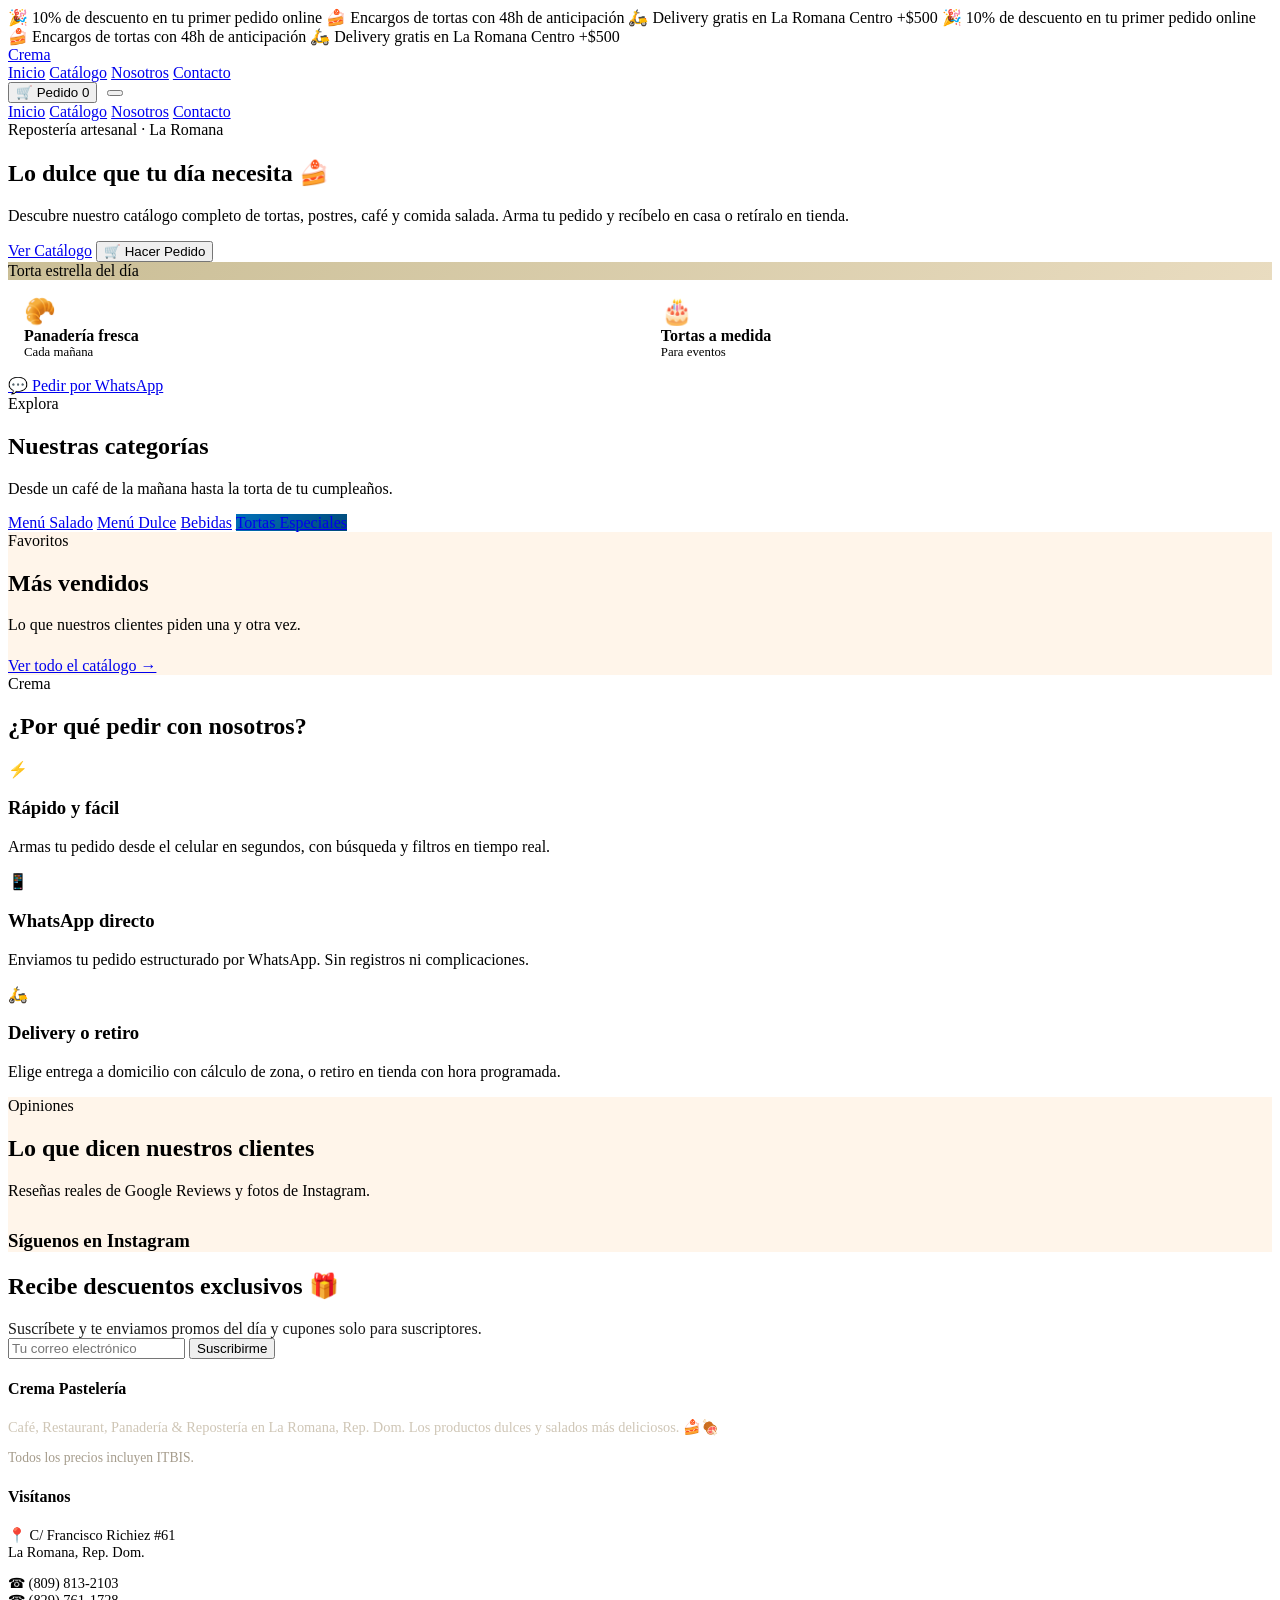
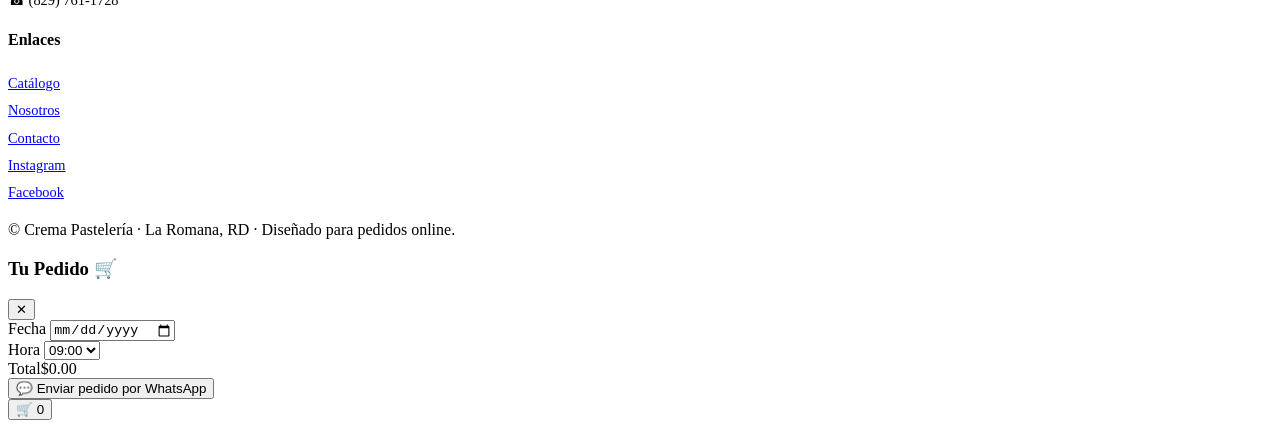
==== index.html @ 8bef7105 "Add index.html" ====
<!DOCTYPE html>
<html lang="es">
<head>
<meta charset="UTF-8">
<meta name="viewport" content="width=device-width, initial-scale=1">
<title>Crema Pastelería | Café, Restaurant, Panadería & Repostería — La Romana</title>
<meta name="description" content="Crema Pastelería en La Romana, RD. Repostería, pasteles, postres, café y comida salada. Pide online por WhatsApp con entrega a domicilio o retiro en tienda.">
<meta name="theme-color" content="#0170b9">
<meta property="og:title" content="Crema Pastelería — Pide online">
<meta property="og:description" content="Repostería artesanal en La Romana. Catálogo digital, pedidos por WhatsApp y entrega a domicilio.">
<meta property="og:type" content="website">
<meta property="og:locale" content="es_DO">
<link rel="preconnect" href="https://fonts.googleapis.com">
<link rel="preconnect" href="https://fonts.gstatic.com" crossorigin>
<link href="https://fonts.googleapis.com/css2?family=Poppins:wght@400;500;600;700&display=swap" rel="stylesheet">
<link rel="stylesheet" href="assets/css/style.css">
</head>
<body>

<!-- Promo banner -->
<div class="promo">
  <div class="promo-track">
    <span>🎉 10% de descuento en tu primer pedido online</span>
    <span>🍰 Encargos de tortas con 48h de anticipación</span>
    <span>🛵 Delivery gratis en La Romana Centro +$500</span>
    <span>🎉 10% de descuento en tu primer pedido online</span>
    <span>🍰 Encargos de tortas con 48h de anticipación</span>
    <span>🛵 Delivery gratis en La Romana Centro +$500</span>
  </div>
</div>

<!-- Header -->
<header class="site-header">
  <div class="container nav">
    <a class="brand" href="index.html">
      <img src="https://www.cremapasteleria.com/wp-content/uploads/2020/10/cropped-Crema-Pasteleria-Logotipo-Web-Actualizado-Adaptado-Web-120x40.png" alt="Crema Pastelería" onerror="this.style.display='none'">
      Crema
    </a>
    <nav class="nav-links">
      <a href="index.html" class="active">Inicio</a>
      <a href="catalogo.html">Catálogo</a>
      <a href="nosotros.html">Nosotros</a>
      <a href="contacto.html">Contacto</a>
    </nav>
    <div style="display:flex;align-items:center;gap:.6em">
      <button class="cart-btn" data-open-cart aria-label="Abrir pedido">
        🛒 <span>Pedido</span> <span class="cart-count" id="cart-count">0</span>
      </button>
      <button class="hamburger" id="hamburger" aria-label="Menú"><span></span><span></span><span></span></button>
    </div>
  </div>
  <nav class="mobile-menu" id="mobile-menu">
    <a href="index.html">Inicio</a>
    <a href="catalogo.html">Catálogo</a>
    <a href="nosotros.html">Nosotros</a>
    <a href="contacto.html">Contacto</a>
  </nav>
</header>

<!-- Hero -->
<section class="hero">
  <div class="container hero-inner">
    <div>
      <span class="eyebrow">Repostería artesanal · La Romana</span>
      <h1>Lo dulce que tu día necesita 🍰</h1>
      <p>Descubre nuestro catálogo completo de tortas, postres, café y comida salada. Arma tu pedido y recíbelo en casa o retíralo en tienda.</p>
      <div class="hero-cta">
        <a href="catalogo.html" class="btn btn-primary">Ver Catálogo</a>
        <button class="btn btn-ghost" data-open-cart>🛒 Hacer Pedido</button>
      </div>
    </div>
    <div class="hero-card">
      <div class="dish" style="background:linear-gradient(135deg,#cabe96,#e9dcc0)">Torta estrella del día</div>
      <div style="display:grid;grid-template-columns:1fr 1fr;gap:.6em">
        <div style="background:var(--cream-soft);border-radius:14px;padding:1em">
          <div style="font-size:1.6rem">🥐</div><strong>Panadería fresca</strong>
          <div class="muted" style="font-size:.8rem">Cada mañana</div>
        </div>
        <div style="background:var(--cream-soft);border-radius:14px;padding:1em">
          <div style="font-size:1.6rem">🎂</div><strong>Tortas a medida</strong>
          <div class="muted" style="font-size:.8rem">Para eventos</div>
        </div>
      </div>
      <a href="https://wa.me/18098132103" target="_blank" class="btn btn-wa btn-block">💬 Pedir por WhatsApp</a>
    </div>
  </div>
</section>

<!-- Categorías -->
<section id="categorias">
  <div class="container">
    <div class="section-head">
      <span class="eyebrow">Explora</span>
      <h2>Nuestras categorías</h2>
      <p>Desde un café de la mañana hasta la torta de tu cumpleaños.</p>
    </div>
    <div class="cat-grid">
      <a class="cat-card" style="background-image:url('https://www.cremapasteleria.com/wp-content/uploads/2020/08/Crema-Menu-Digital-Cat-Menu-Salado-600x600px-MENU-SALADO-2-3-300x300.png')" href="catalogo.html?cat=menu-salado"><span>Menú Salado</span></a>
      <a class="cat-card" style="background-image:url('https://www.cremapasteleria.com/wp-content/uploads/2020/08/Crema-Menu-Digital-Categoria-Menu-Dulce-600x600px-MENU-DULCE-300x300.png')" href="catalogo.html?cat=menu-dulce"><span>Menú Dulce</span></a>
      <a class="cat-card" style="background-image:url('https://www.cremapasteleria.com/wp-content/uploads/2020/08/Crema-Menu-Digital-Cat-Bebidas-600x600px-BEBIDAS-5-2-300x300.png')" href="catalogo.html?cat=bebidas-drinks"><span>Bebidas</span></a>
      <a class="cat-card" style="background:linear-gradient(135deg,#0170b9,#014a78)" href="catalogo.html?cat=menu-dulce/tartas"><span>Tortas Especiales</span></a>
    </div>
  </div>
</section>

<!-- Más vendidos (se llena con JS) -->
<section id="vendidos" style="background:#fff5ea">
  <div class="container">
    <div class="section-head">
      <span class="eyebrow">Favoritos</span>
      <h2>Más vendidos</h2>
      <p>Lo que nuestros clientes piden una y otra vez.</p>
    </div>
    <div class="product-grid" id="best-grid"></div>
    <div class="center" style="margin-top:1.4em">
      <a href="catalogo.html" class="btn btn-primary">Ver todo el catálogo →</a>
    </div>
  </div>
</section>

<!-- Por qué elegirnos -->
<section id="porque">
  <div class="container">
    <div class="section-head">
      <span class="eyebrow">Crema</span>
      <h2>¿Por qué pedir con nosotros?</h2>
    </div>
    <div class="feature-grid">
      <div class="feature"><div class="ic">⚡</div><h3>Rápido y fácil</h3><p>Armas tu pedido desde el celular en segundos, con búsqueda y filtros en tiempo real.</p></div>
      <div class="feature"><div class="ic">📱</div><h3>WhatsApp directo</h3><p>Enviamos tu pedido estructurado por WhatsApp. Sin registros ni complicaciones.</p></div>
      <div class="feature"><div class="ic">🛵</div><h3>Delivery o retiro</h3><p>Elige entrega a domicilio con cálculo de zona, o retiro en tienda con hora programada.</p></div>
    </div>
  </div>
</section>

<!-- Reseñas -->
<section id="resenas" style="background:#fff5ea">
  <div class="container">
    <div class="section-head">
      <span class="eyebrow">Opiniones</span>
      <h2>Lo que dicen nuestros clientes</h2>
      <p>Reseñas reales de Google Reviews y fotos de Instagram.</p>
    </div>
    <div class="reviews-grid" id="reviews-grid"></div>
    <h3 class="center" style="margin-top:1.6em">Síguenos en Instagram</h3>
    <div class="ig-grid" id="ig-grid"></div>
  </div>
</section>

<!-- Suscripción -->
<section id="suscribir">
  <div class="container">
    <div class="subscribe">
      <h2>Recibe descuentos exclusivos 🎁</h2>
      <p style="opacity:.9;margin:.2em 0 0">Suscríbete y te enviamos promos del día y cupones solo para suscriptores.</p>
      <form id="subscribe-form">
        <input type="email" id="sub-email" placeholder="Tu correo electrónico" required>
        <button class="btn btn-cream" type="submit">Suscribirme</button>
      </form>
      <div class="msg" id="sub-msg"></div>
    </div>
  </div>
</section>

<!-- Footer -->
<footer class="site-footer">
  <div class="container footer-grid">
    <div>
      <h4>Crema Pastelería</h4>
      <p style="font-size:.9rem;color:#cfc6b6">Café, Restaurant, Panadería & Repostería en La Romana, Rep. Dom. Los productos dulces y salados más deliciosos. 🍰🍖</p>
      <p style="font-size:.85rem;color:#a59c8c">Todos los precios incluyen ITBIS.</p>
    </div>
    <div>
      <h4>Visítanos</h4>
      <p style="font-size:.9rem">📍 C/ Francisco Richiez #61<br>La Romana, Rep. Dom.</p>
      <p style="font-size:.9rem">☎ (809) 813-2103<br>☎ (829) 761-1728</p>
    </div>
    <div>
      <h4>Enlaces</h4>
      <p style="font-size:.9rem;line-height:1.9">
        <a href="catalogo.html">Catálogo</a><br>
        <a href="nosotros.html">Nosotros</a><br>
        <a href="contacto.html">Contacto</a><br>
        <a href="https://instagram.com/cremapasteleria" target="_blank">Instagram</a><br>
        <a href="https://facebook.com/cremapasteleria" target="_blank">Facebook</a>
      </p>
    </div>
  </div>
  <div class="container footer-bottom">© <span id="year"></span> Crema Pastelería · La Romana, RD · Diseñado para pedidos online.</div>
</footer>

<!-- Carrito drawer -->
<div class="cart-overlay" id="cart-overlay"></div>
<aside class="cart-drawer" id="cart-drawer" aria-label="Pedido">
  <div class="cart-head">
    <h3>Tu Pedido 🛒</h3>
    <button class="close" data-close-cart aria-label="Cerrar">✕</button>
  </div>
  <div class="cart-items" id="cart-items"></div>
  <div class="cart-foot">
    <div class="delivery-toggle" id="delivery-block" style="display:none">
      <button data-mode="pickup" class="active">🏪 Retiro</button>
      <button data-mode="delivery">🛵 Delivery</button>
    </div>
    <div id="zone-wrap" style="display:none" class="field">
      <label>Zona de entrega</label>
      <select id="zone-sel">
        <option value="central">La Romana Centro</option>
        <option value="este">Romana Este</option>
        <option value="colonia">Villa Hermosa / Colonia</option>
        <option value="out">Fuera de zona (+cargo)</option>
      </select>
    </div>
    <div class="sched">
      <div class="field" style="margin:0">
        <label>Fecha</label>
        <input type="date" id="sched-date">
      </div>
      <div class="field" style="margin:0">
        <label>Hora</label>
        <select id="sched-time">
          <option>09:00</option><option>10:00</option><option>11:00</option>
          <option>12:00</option><option>13:00</option><option>14:00</option>
          <option>15:00</option><option>16:00</option><option>17:00</option>
          <option>18:00</option><option>19:00</option>
        </select>
      </div>
    </div>
    <div class="cart-total"><span>Total</span><span id="cart-total">$0.00</span></div>
    <button class="btn btn-wa btn-block" id="send-wa">💬 Enviar pedido por WhatsApp</button>
  </div>
</aside>

<!-- FAB carrito -->
<button class="fab btn btn-primary" id="cart-fab" aria-label="Pedido">🛒 <span class="cart-count" id="cart-count2">0</span></button>

<div class="toast" id="toast"></div>

<script src="assets/js/products.js"></script>
<script src="assets/js/app.js"></script>
<script src="assets/js/home.js"></script>
</body>
</html>
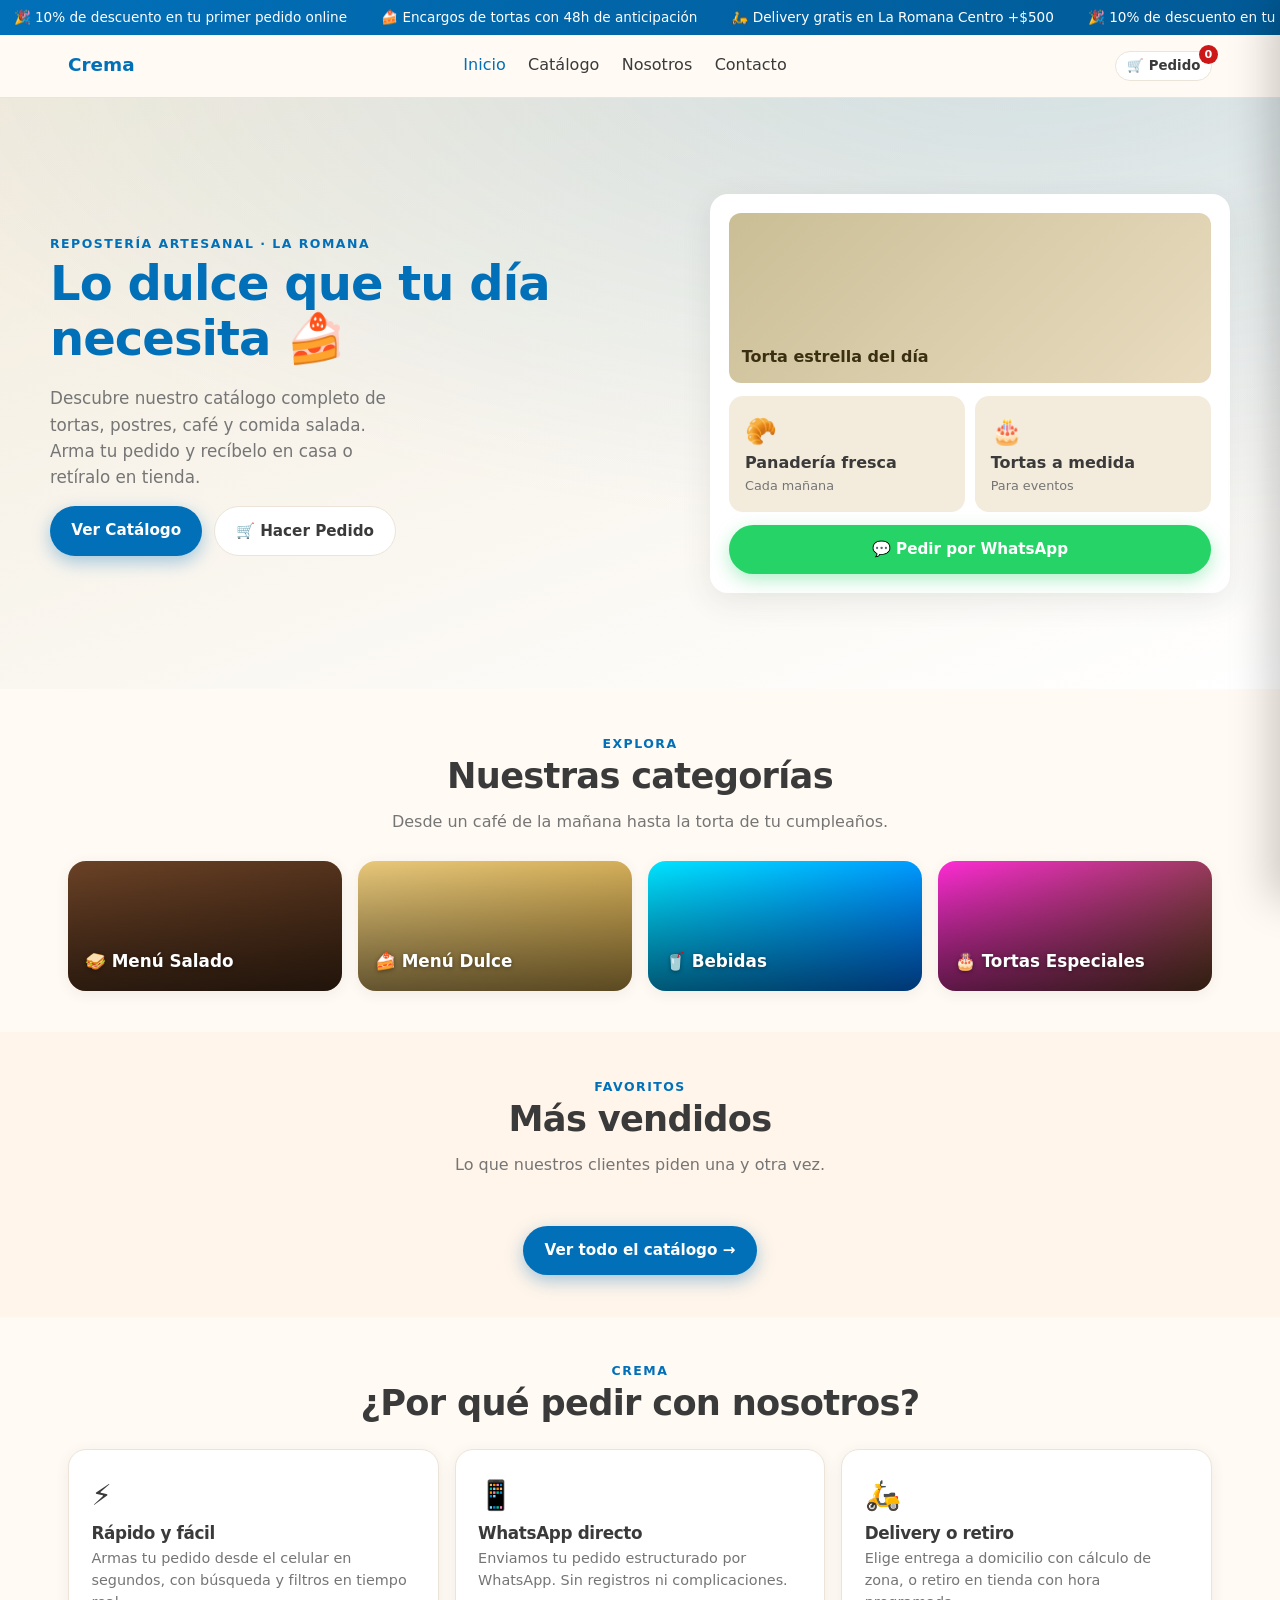
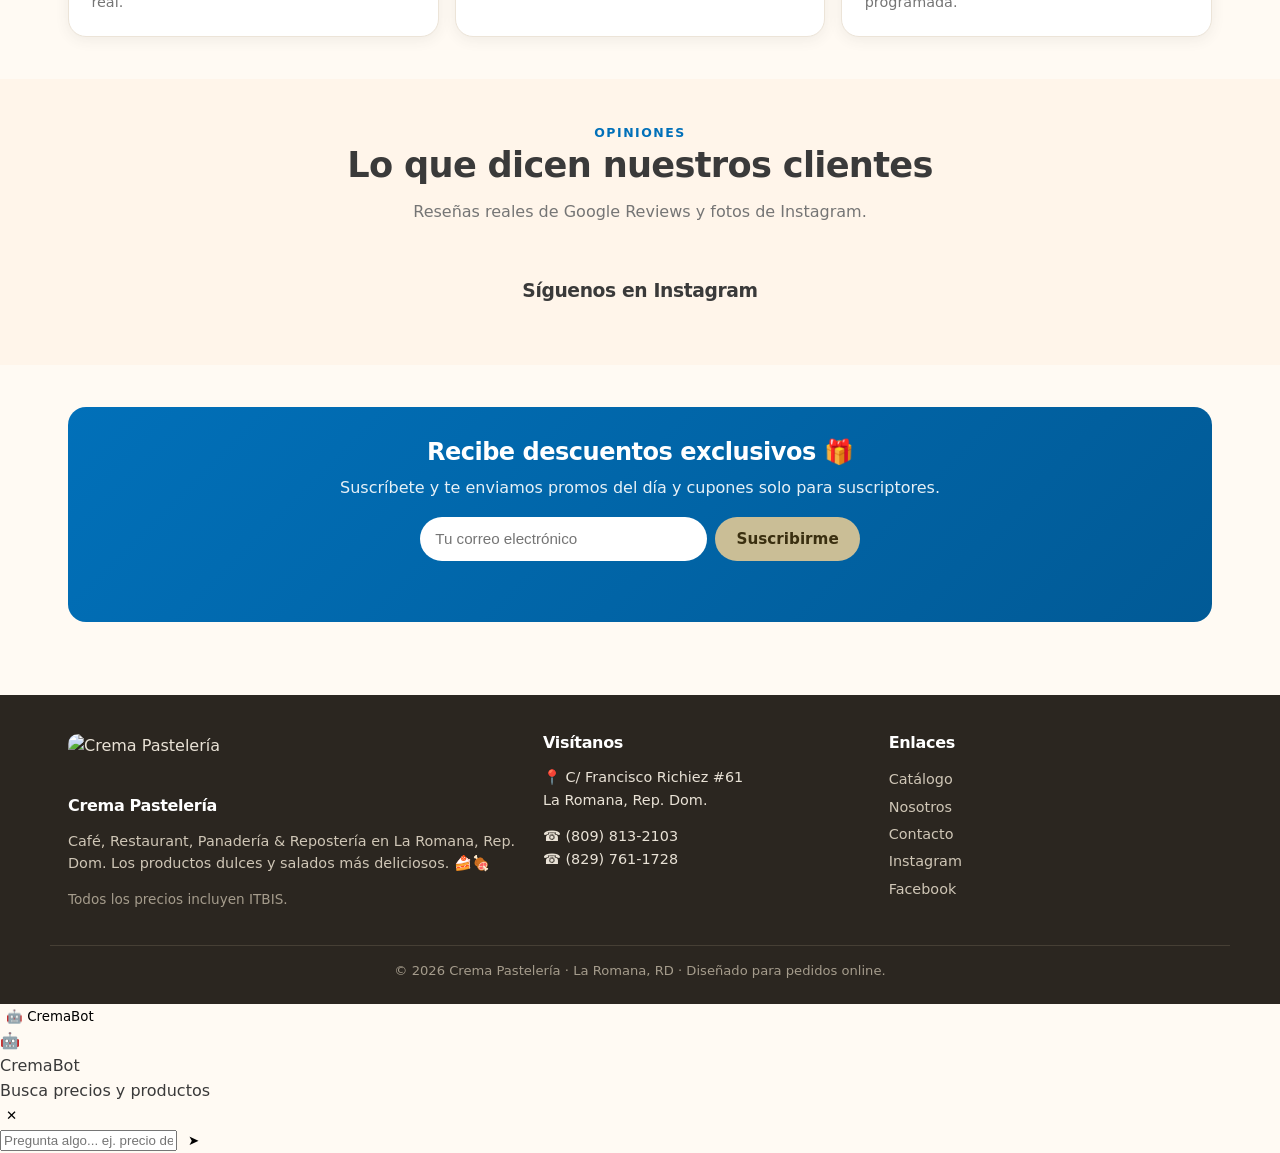
==== commit 7cba14b3: "Update index.html" ====
--- a/index.html
+++ b/index.html
@@ -5,7 +5,7 @@
 <meta name="viewport" content="width=device-width, initial-scale=1">
 <title>Crema Pastelería | Café, Restaurant, Panadería & Repostería — La Romana</title>
 <meta name="description" content="Crema Pastelería en La Romana, RD. Repostería, pasteles, postres, café y comida salada. Pide online por WhatsApp con entrega a domicilio o retiro en tienda.">
-<meta name="theme-color" content="#0170b9">
+<meta name="theme-color" content="#6b4226">
 <meta property="og:title" content="Crema Pastelería — Pide online">
 <meta property="og:description" content="Repostería artesanal en La Romana. Catálogo digital, pedidos por WhatsApp y entrega a domicilio.">
 <meta property="og:type" content="website">
@@ -33,7 +33,7 @@
 <header class="site-header">
   <div class="container nav">
     <a class="brand" href="index.html">
-      <img src="https://www.cremapasteleria.com/wp-content/uploads/2020/10/cropped-Crema-Pasteleria-Logotipo-Web-Actualizado-Adaptado-Web-120x40.png" alt="Crema Pastelería" onerror="this.style.display='none'">
+      <img src="assets/img/logos/logo-header.png" alt="Crema Pastelería" onerror="this.style.display='none'">
       Crema
     </a>
     <nav class="nav-links">
@@ -95,10 +95,10 @@
       <p>Desde un café de la mañana hasta la torta de tu cumpleaños.</p>
     </div>
     <div class="cat-grid">
-      <a class="cat-card" style="background-image:url('https://www.cremapasteleria.com/wp-content/uploads/2020/08/Crema-Menu-Digital-Cat-Menu-Salado-600x600px-MENU-SALADO-2-3-300x300.png')" href="catalogo.html?cat=menu-salado"><span>Menú Salado</span></a>
-      <a class="cat-card" style="background-image:url('https://www.cremapasteleria.com/wp-content/uploads/2020/08/Crema-Menu-Digital-Categoria-Menu-Dulce-600x600px-MENU-DULCE-300x300.png')" href="catalogo.html?cat=menu-dulce"><span>Menú Dulce</span></a>
-      <a class="cat-card" style="background-image:url('https://www.cremapasteleria.com/wp-content/uploads/2020/08/Crema-Menu-Digital-Cat-Bebidas-600x600px-BEBIDAS-5-2-300x300.png')" href="catalogo.html?cat=bebidas-drinks"><span>Bebidas</span></a>
-      <a class="cat-card" style="background:linear-gradient(135deg,#0170b9,#014a78)" href="catalogo.html?cat=menu-dulce/tartas"><span>Tortas Especiales</span></a>
+      <a class="cat-card" style="background:linear-gradient(135deg,#6b4226,#4a2c18)" href="catalogo.html?cat=menu-salado"><span>🥪 Menú Salado</span></a>
+      <a class="cat-card" style="background:linear-gradient(135deg,#e8c87a,#c9a24a)" href="catalogo.html?cat=menu-dulce"><span>🍰 Menú Dulce</span></a>
+      <a class="cat-card" style="background:linear-gradient(135deg,#00e5ff,#0077ff)" href="catalogo.html?cat=bebidas-drinks"><span>🥤 Bebidas</span></a>
+      <a class="cat-card" style="background:linear-gradient(135deg,#ff2bd6,#6b4226)" href="catalogo.html?cat=menu-dulce/tartas"><span>🎂 Tortas Especiales</span></a>
     </div>
   </div>
 </section>
@@ -166,6 +166,7 @@
 <footer class="site-footer">
   <div class="container footer-grid">
     <div>
+      <img src="assets/img/logos/logo-principal.png" alt="Crema Pastelería" style="height:54px;width:auto;margin-bottom:.6em;border-radius:10px">
       <h4>Crema Pastelería</h4>
       <p style="font-size:.9rem;color:#cfc6b6">Café, Restaurant, Panadería & Repostería en La Romana, Rep. Dom. Los productos dulces y salados más deliciosos. 🍰🍖</p>
       <p style="font-size:.85rem;color:#a59c8c">Todos los precios incluyen ITBIS.</p>
@@ -234,10 +235,31 @@
 <!-- FAB carrito -->
 <button class="fab btn btn-primary" id="cart-fab" aria-label="Pedido">🛒 <span class="cart-count" id="cart-count2">0</span></button>
 
+<!-- Chatbot flotante -->
+<button class="chat-fab" id="chat-fab" aria-label="Chat">
+  <span class="dot"></span> <span id="chat-fab-text">🤖 CremaBot</span>
+</button>
+<div class="chat-panel" id="chat-panel" aria-live="polite">
+  <div class="chat-head">
+    <div class="avatar">🤖</div>
+    <div>
+      <div class="title">CremaBot</div>
+      <div class="sub">Busca precios y productos</div>
+    </div>
+    <button class="x" id="chat-close" aria-label="Cerrar">✕</button>
+  </div>
+  <div class="chat-body" id="chat-body"></div>
+  <form class="chat-input" id="chat-form">
+    <input type="text" id="chat-text" placeholder="Pregunta algo... ej. precio de la torta" autocomplete="off">
+    <button type="submit">➤</button>
+  </form>
+</div>
+
 <div class="toast" id="toast"></div>
 
 <script src="assets/js/products.js"></script>
 <script src="assets/js/app.js"></script>
 <script src="assets/js/home.js"></script>
+<script src="assets/js/chatbot.js"></script>
 </body>
 </html>
--- a/assets/css/style.css
+++ b/assets/css/style.css
@@ -0,0 +1,259 @@
+/* ===========================================================
+   CREMA PASTELERÍA — Rediseño
+   Mobile-first · Paleta de marca · Food-appealing
+   =========================================================== */
+:root{
+  --blue:#0170b9;
+  --blue-dark:#015a96;
+  --cream:#cabe96;
+  --cream-soft:#f3ecdd;
+  --red:#cc1818;
+  --ink:#3a3a3a;
+  --muted:#757575;
+  --bg:#fffaf3;
+  --card:#ffffff;
+  --line:#ece4d8;
+  --radius:18px;
+  --radius-sm:12px;
+  --shadow:0 8px 30px rgba(58,58,58,.10);
+  --shadow-sm:0 3px 14px rgba(58,58,58,.08);
+  --maxw:1180px;
+  --header-h:62px;
+  font-synthesis:none;
+}
+*{box-sizing:border-box}
+html{scroll-behavior:smooth}
+body{
+  margin:0;
+  font-family:'Poppins',system-ui,-apple-system,Segoe UI,Roboto,Helvetica,Arial,sans-serif;
+  color:var(--ink);
+  background:var(--bg);
+  line-height:1.55;
+  -webkit-font-smoothing:antialiased;
+}
+h1,h2,h3,h4{line-height:1.15;margin:0 0 .4em;font-weight:700;letter-spacing:-.02em}
+a{color:inherit;text-decoration:none}
+img{max-width:100%;display:block}
+button{font-family:inherit;cursor:pointer;border:none;background:none}
+.container{width:100%;max-width:var(--maxw);margin:0 auto;padding:0 18px}
+.muted{color:var(--muted)}
+.center{text-align:center}
+.btn{
+  display:inline-flex;align-items:center;gap:.5em;justify-content:center;
+  padding:.85em 1.4em;border-radius:999px;font-weight:600;font-size:.95rem;
+  transition:transform .15s ease,box-shadow .15s ease,background .15s ease;
+  white-space:nowrap;
+}
+.btn:active{transform:scale(.97)}
+.btn-primary{background:var(--blue);color:#fff;box-shadow:0 6px 18px rgba(1,112,185,.35)}
+.btn-primary:hover{background:var(--blue-dark)}
+.btn-cream{background:var(--cream);color:#3a2f10}
+.btn-ghost{background:#fff;color:var(--ink);border:1.5px solid var(--line)}
+.btn-wa{background:#25d366;color:#fff;box-shadow:0 6px 18px rgba(37,211,102,.35)}
+.btn-block{width:100%}
+.badge{display:inline-block;background:var(--red);color:#fff;font-size:.7rem;font-weight:700;
+  padding:.2em .6em;border-radius:999px;letter-spacing:.04em}
+
+/* ---------- Top promo banner ---------- */
+.promo{
+  background:linear-gradient(90deg,var(--blue),var(--blue-dark));
+  color:#fff;font-size:.85rem;font-weight:500;text-align:center;
+  padding:.5em 1em;position:relative;overflow:hidden;
+}
+.promo .promo-track{display:inline-flex;gap:2.5em;animation:scrollx 18s linear infinite;white-space:nowrap}
+.promo:hover .promo-track{animation-play-state:paused}
+@keyframes scrollx{from{transform:translateX(0)}to{transform:translateX(-50%)}}
+.promo a{color:#fff;text-decoration:underline;text-underline-offset:2px}
+
+/* ---------- Header ---------- */
+.site-header{
+  position:sticky;top:0;z-index:50;background:rgba(255,250,243,.92);
+  backdrop-filter:saturate(1.4) blur(10px);
+  border-bottom:1px solid var(--line);
+}
+.nav{display:flex;align-items:center;justify-content:space-between;height:var(--header-h)}
+.brand{display:flex;align-items:center;gap:.6em;font-weight:700;font-size:1.15rem;color:var(--blue)}
+.brand img{height:34px;width:auto}
+.nav-links{display:none;gap:1.4em;align-items:center;font-weight:500}
+.nav-links a{padding:.3em 0;position:relative;color:var(--ink)}
+.nav-links a.active,.nav-links a:hover{color:var(--blue)}
+.cart-btn{
+  position:relative;display:inline-flex;align-items:center;gap:.35em;
+  background:#fff;border:1.5px solid var(--line);border-radius:999px;
+  padding:.5em .8em;font-weight:600;color:var(--ink);
+}
+.cart-count{position:absolute;top:-7px;right:-7px;background:var(--red);color:#fff;
+  font-size:.7rem;min-width:19px;height:19px;border-radius:999px;display:flex;
+  align-items:center;justify-content:center;font-weight:700;padding:0 4px}
+.hamburger{display:inline-flex;flex-direction:column;gap:4px;padding:.5em}
+.hamburger span{width:22px;height:2px;background:var(--ink);border-radius:2px;transition:.2s}
+.mobile-menu{display:none;flex-direction:column;gap:.2em;padding:.5em 18px 1em;
+  border-bottom:1px solid var(--line);background:var(--bg)}
+.mobile-menu.open{display:flex}
+.mobile-menu a{padding:.7em .2em;border-bottom:1px solid var(--line);font-weight:500}
+@media(min-width:880px){
+  .nav-links{display:flex}
+  .hamburger{display:none}
+  .mobile-menu{display:none!important}
+}
+
+/* ---------- Hero ---------- */
+.hero{position:relative;overflow:hidden;background:
+  radial-gradient(1200px 500px at 80% -10%,rgba(1,112,185,.15),transparent),
+  linear-gradient(160deg,var(--cream-soft),#fff);}
+.hero-inner{display:grid;gap:1.5em;align-items:center;padding:2.4em 0}
+.hero h1{font-size:clamp(1.8rem,5vw,3rem);color:var(--blue)}
+.hero p{font-size:1.05rem;color:var(--muted);max-width:34ch}
+.hero-cta{display:flex;flex-wrap:wrap;gap:.7em;margin-top:.4em}
+.hero-card{
+  background:#fff;border-radius:var(--radius);box-shadow:var(--shadow);
+  padding:1.2em;display:grid;gap:.8em;
+}
+.hero-card .dish{height:170px;border-radius:var(--radius-sm);
+  background:linear-gradient(135deg,var(--cream),#e9dcc0) center/cover;display:flex;
+  align-items:flex-end;padding:.8em;color:#3a2f10;font-weight:700}
+@media(min-width:880px){.hero-inner{grid-template-columns:1.1fr .9fr;padding:3.4em 0}}
+
+/* ---------- Sections ---------- */
+section{padding:2.6em 0}
+.section-head{text-align:center;margin-bottom:1.6em}
+.section-head h2{font-size:clamp(1.5rem,3.5vw,2.2rem)}
+.section-head p{color:var(--muted);max-width:52ch;margin:.3em auto 0}
+.eyebrow{color:var(--blue);font-weight:700;letter-spacing:.12em;text-transform:uppercase;font-size:.78rem}
+
+/* categories */
+.cat-grid{display:grid;grid-template-columns:repeat(2,1fr);gap:1em}
+.cat-card{position:relative;border-radius:var(--radius);overflow:hidden;min-height:130px;
+  display:flex;align-items:flex-end;color:#fff;box-shadow:var(--shadow-sm);
+  background-size:cover;background-position:center}
+.cat-card::after{content:"";position:absolute;inset:0;background:linear-gradient(180deg,rgba(0,0,0,0),rgba(0,0,0,.55))}
+.cat-card span{position:relative;z-index:2;padding:1em;font-weight:700;font-size:1.05rem;text-shadow:0 1px 4px rgba(0,0,0,.4)}
+@media(min-width:680px){.cat-grid{grid-template-columns:repeat(4,1fr)}}
+
+/* best sellers */
+.product-grid{display:grid;grid-template-columns:repeat(2,1fr);gap:1em}
+@media(min-width:680px){.product-grid{grid-template-columns:repeat(3,1fr)}}
+@media(min-width:980px){.product-grid{grid-template-columns:repeat(4,1fr)}}
+.product-card{background:var(--card);border-radius:var(--radius);overflow:hidden;box-shadow:var(--shadow-sm);
+  display:flex;flex-direction:column;transition:transform .15s ease,box-shadow .15s ease}
+.product-card:hover{transform:translateY(-4px);box-shadow:var(--shadow)}
+.product-thumb{aspect-ratio:1/1;background:linear-gradient(135deg,var(--cream-soft),#fff);
+  display:flex;align-items:center;justify-content:center;overflow:hidden;position:relative}
+.product-thumb img{width:100%;height:100%;object-fit:cover}
+.product-thumb .ph{font-size:2.4rem;font-weight:800;color:var(--cream)}
+.product-body{padding:.8em .9em 1em;display:flex;flex-direction:column;gap:.35em;flex:1}
+.product-name{font-weight:600;font-size:.95rem;line-height:1.25}
+.product-price{color:var(--blue);font-weight:700;font-size:1.05rem}
+.product-card .btn{margin-top:auto;font-size:.85rem;padding:.6em}
+
+/* about / features */
+.feature-grid{display:grid;grid-template-columns:1fr;gap:1em}
+@media(min-width:680px){.feature-grid{grid-template-columns:repeat(3,1fr)}}
+.feature{background:#fff;border-radius:var(--radius);padding:1.4em;box-shadow:var(--shadow-sm);border:1px solid var(--line)}
+.feature .ic{font-size:1.8rem}
+.feature h3{font-size:1.05rem;margin:.4em 0 .2em}
+.feature p{color:var(--muted);font-size:.9rem;margin:0}
+
+/* reviews */
+.reviews-grid{display:grid;grid-template-columns:1fr;gap:1em}
+@media(min-width:680px){.reviews-grid{grid-template-columns:repeat(3,1fr)}}
+.review{background:#fff;border-radius:var(--radius);padding:1.2em;box-shadow:var(--shadow-sm);border:1px solid var(--line)}
+.stars{color:#f5a623}
+.review p{font-size:.92rem;margin:.5em 0 0}
+.review .who{font-weight:600;font-size:.85rem;margin-top:.6em;color:var(--muted)}
+.ig-grid{display:grid;grid-template-columns:repeat(3,1fr);gap:.5em;margin-top:1.4em}
+.ig-grid a{aspect-ratio:1/1;border-radius:var(--radius-sm);overflow:hidden;background:var(--cream-soft);
+  display:flex;align-items:center;justify-content:center;font-size:2rem}
+
+/* subscribe */
+.subscribe{background:linear-gradient(135deg,var(--blue),var(--blue-dark));color:#fff;border-radius:var(--radius);
+  padding:2em 1.4em;text-align:center}
+.subscribe h2{color:#fff}
+.subscribe form{display:flex;gap:.5em;max-width:440px;margin:1em auto 0;flex-wrap:wrap;justify-content:center}
+.subscribe input{flex:1;min-width:200px;padding:.85em 1em;border-radius:999px;border:none;font-size:.95rem}
+.subscribe .msg{margin-top:.8em;font-size:.9rem;min-height:1.2em}
+
+/* contact */
+.contact-grid{display:grid;grid-template-columns:1fr;gap:1.4em}
+@media(min-width:820px){.contact-grid{grid-template-columns:1fr 1fr}}
+.info-card{background:#fff;border-radius:var(--radius);padding:1.4em;box-shadow:var(--shadow-sm);border:1px solid var(--line)}
+.info-card h3{margin-top:0}
+.info-row{display:flex;gap:.7em;align-items:flex-start;margin:.7em 0;font-size:.95rem}
+.info-row .ic{font-size:1.2rem}
+.map{width:100%;aspect-ratio:16/10;border:0;border-radius:var(--radius);box-shadow:var(--shadow-sm)}
+.field{margin-bottom:.9em}
+.field label{display:block;font-weight:600;font-size:.85rem;margin-bottom:.3em}
+.field input,.field textarea,.field select{width:100%;padding:.8em .9em;border:1.5px solid var(--line);
+  border-radius:var(--radius-sm);font-family:inherit;font-size:.95rem;background:#fff}
+.field textarea{min-height:90px;resize:vertical}
+
+/* footer */
+.site-footer{background:#2b2620;color:#e9e2d6;padding:2.4em 0 1.4em;margin-top:2em}
+.footer-grid{display:grid;grid-template-columns:1fr;gap:1.4em}
+@media(min-width:680px){.footer-grid{grid-template-columns:1.4fr 1fr 1fr}}
+.site-footer h4{color:#fff;font-size:1rem}
+.site-footer a{color:#cfc6b6}
+.site-footer a:hover{color:#fff}
+.footer-bottom{border-top:1px solid #463f35;margin-top:1.6em;padding-top:1.2em;font-size:.82rem;color:#a59c8c;text-align:center}
+
+/* ---------- Catalog page ---------- */
+.cat-toolbar{position:sticky;top:var(--header-h);z-index:30;background:rgba(255,250,243,.95);
+  backdrop-filter:blur(8px);border-bottom:1px solid var(--line);padding:.7em 0}
+.search{display:flex;align-items:center;gap:.5em;background:#fff;border:1.5px solid var(--line);
+  border-radius:999px;padding:.5em .9em}
+.search input{border:none;outline:none;flex:1;font-size:.95rem;background:transparent}
+.filters{display:flex;gap:.5em;overflow-x:auto;padding:.7em 0 .2em;scrollbar-width:none}
+.filters::-webkit-scrollbar{display:none}
+.chip{flex:0 0 auto;padding:.5em 1em;border-radius:999px;background:#fff;border:1.5px solid var(--line);
+  font-weight:600;font-size:.85rem;color:var(--ink);white-space:nowrap}
+.chip.active{background:var(--blue);color:#fff;border-color:var(--blue)}
+.cat-results{font-size:.85rem;color:var(--muted);margin:.4em 0 1em}
+
+/* ---------- Cart drawer ---------- */
+.cart-overlay{position:fixed;inset:0;background:rgba(0,0,0,.45);opacity:0;visibility:hidden;
+  transition:.25s;z-index:80}
+.cart-overlay.open{opacity:1;visibility:visible}
+.cart-drawer{position:fixed;top:0;right:0;height:100%;width:min(420px,92vw);background:#fff;z-index:90;
+  transform:translateX(100%);transition:transform .28s ease;display:flex;flex-direction:column;box-shadow:-10px 0 40px rgba(0,0,0,.2)}
+.cart-drawer.open{transform:translateX(0)}
+.cart-head{display:flex;align-items:center;justify-content:space-between;padding:1.1em 1.2em;border-bottom:1px solid var(--line)}
+.cart-head h3{margin:0}
+.cart-items{flex:1;overflow-y:auto;padding:.6em 1.2em}
+.cart-empty{text-align:center;color:var(--muted);padding:3em 1em}
+.cart-item{display:grid;grid-template-columns:48px 1fr auto;gap:.7em;align-items:center;padding:.7em 0;border-bottom:1px solid var(--line)}
+.cart-item img,.cart-item .ci-ph{width:48px;height:48px;border-radius:10px;object-fit:cover;background:var(--cream-soft);
+  display:flex;align-items:center;justify-content:center;font-weight:800;color:var(--cream)}
+.ci-name{font-size:.88rem;font-weight:600;line-height:1.2}
+.ci-price{font-size:.8rem;color:var(--muted)}
+.qty{display:inline-flex;align-items:center;gap:.5em}
+.qty button{width:26px;height:26px;border-radius:8px;background:var(--cream-soft);font-weight:700;color:var(--ink)}
+.qty span{min-width:18px;text-align:center;font-weight:600}
+.ci-remove{font-size:.72rem;color:var(--red);text-align:right;display:block;margin-top:.2em}
+.cart-foot{padding:1.1em 1.2em;border-top:1px solid var(--line);display:grid;gap:.7em}
+.cart-total{display:flex;justify-content:space-between;font-weight:700;font-size:1.1rem}
+.delivery-toggle{display:flex;gap:.5em}
+.delivery-toggle button{flex:1;padding:.7em;border-radius:var(--radius-sm);border:1.5px solid var(--line);font-weight:600;background:#fff}
+.delivery-toggle button.active{background:var(--blue);color:#fff;border-color:var(--blue)}
+.sched{display:grid;grid-template-columns:1fr 1fr;gap:.6em}
+.sched select{width:100%;padding:.6em;border:1.5px solid var(--line);border-radius:10px;background:#fff;font-family:inherit}
+.zone-note{font-size:.8rem;color:var(--muted)}
+
+/* ---------- Modal (custom cake) ---------- */
+.modal-overlay{position:fixed;inset:0;background:rgba(0,0,0,.5);display:none;align-items:center;
+  justify-content:center;z-index:100;padding:1em;overflow-y:auto}
+.modal-overlay.open{display:flex}
+.modal{background:#fff;border-radius:var(--radius);max-width:520px;width:100%;padding:1.6em;box-shadow:var(--shadow)}
+.modal h3{margin-top:0}
+.modal .close{float:right;font-size:1.4rem;line-height:1;color:var(--muted)}
+
+/* toast */
+.toast{position:fixed;bottom:84px;left:50%;transform:translateX(-50%) translateY(20px);
+  background:#2b2620;color:#fff;padding:.8em 1.3em;border-radius:999px;font-weight:600;font-size:.9rem;
+  opacity:0;visibility:hidden;transition:.3s;z-index:120;box-shadow:var(--shadow)}
+.toast.show{opacity:1;visibility:visible;transform:translateX(-50%) translateY(0)}
+
+/* floating cart FAB on mobile */
+.fab{position:fixed;bottom:18px;right:18px;z-index:70;display:none}
+@media(max-width:879px){.fab{display:inline-flex}}
+
+@media(prefers-reduced-motion:reduce){*{animation:none!important;transition:none!important}}
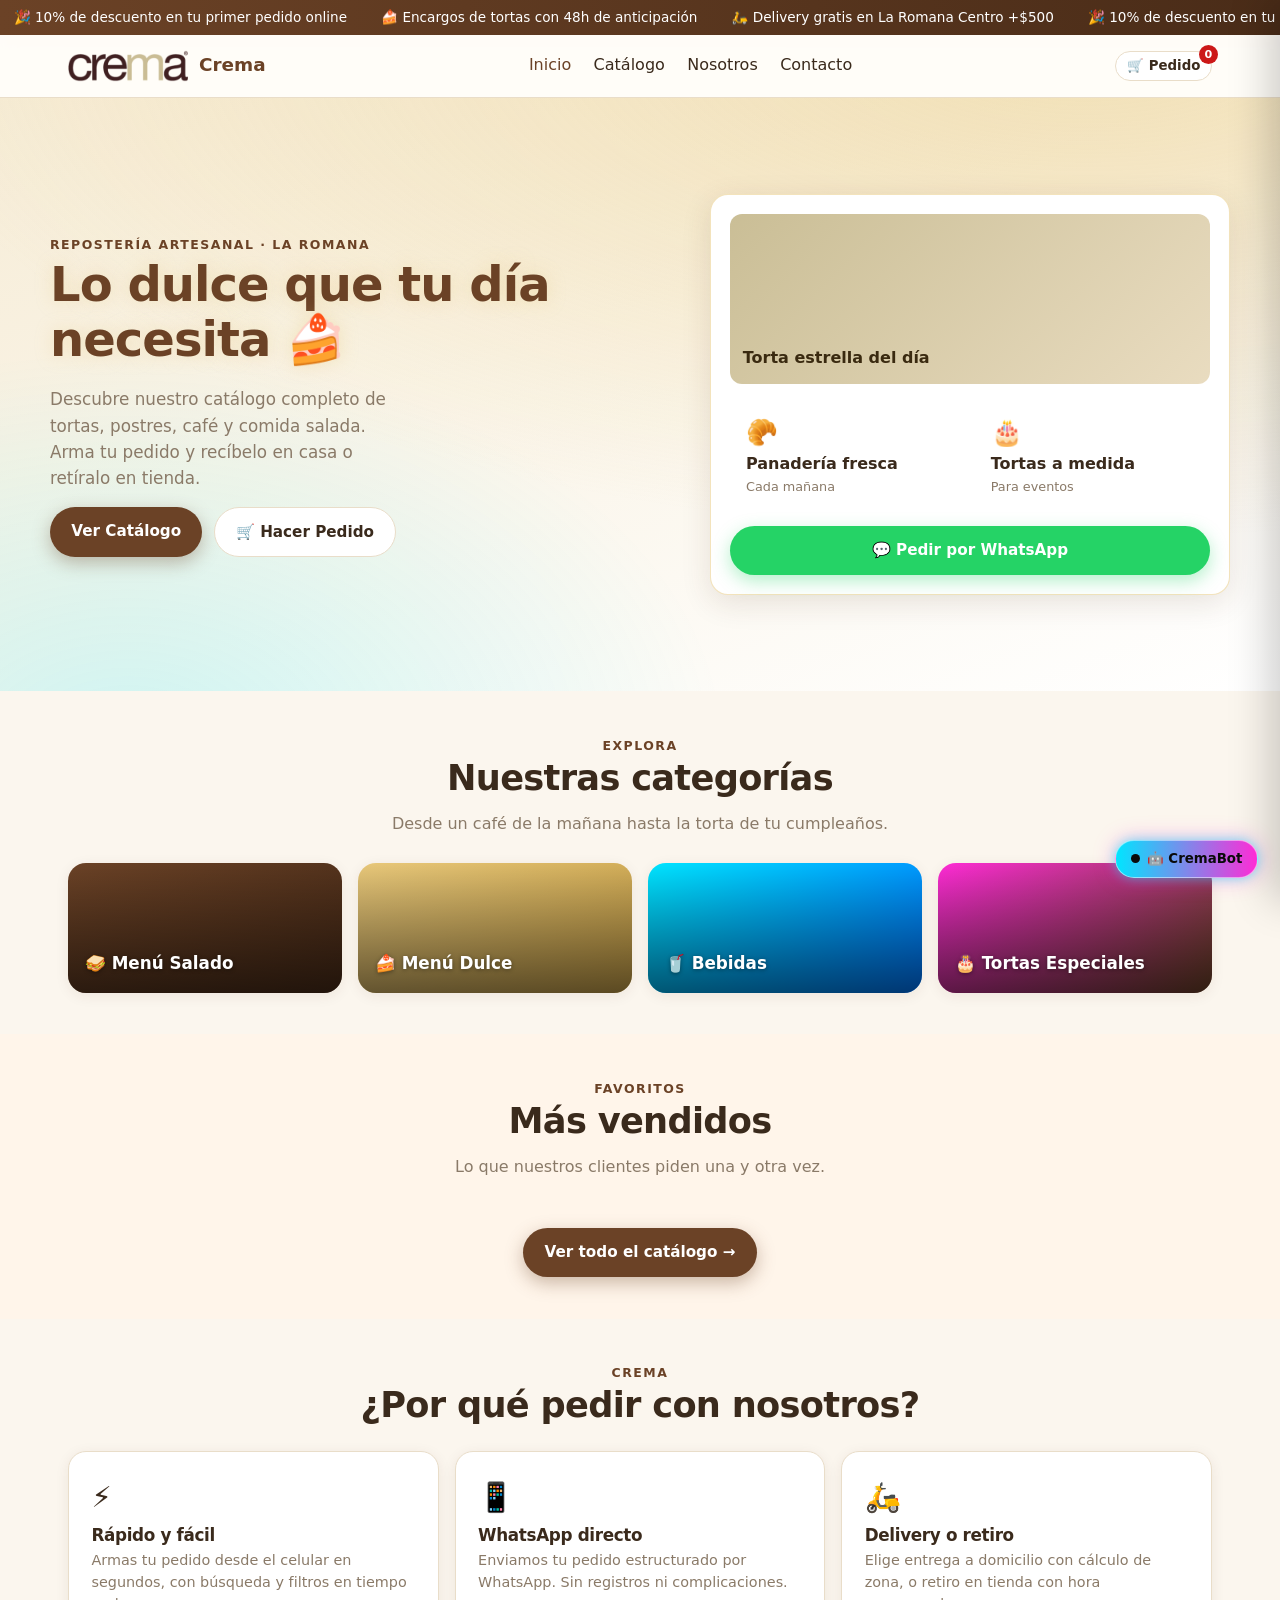
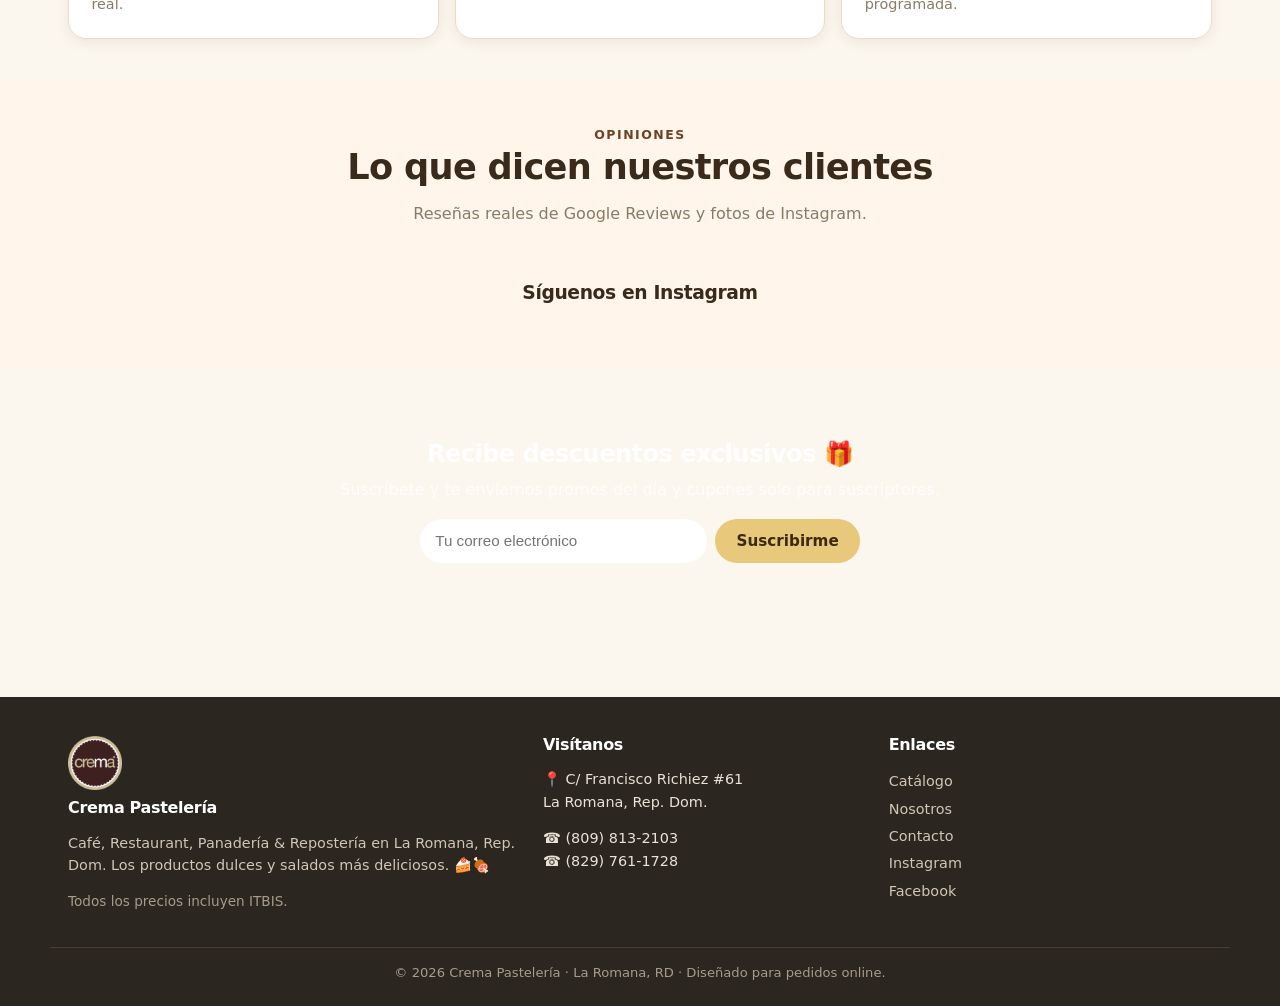
==== commit 91006e85: "Update index.html" ====
--- a/index.html
+++ b/index.html
@@ -60,7 +60,7 @@
 <!-- Hero -->
 <section class="hero">
   <div class="container hero-inner">
-    <div>
+    <div class="hero-left">
       <span class="eyebrow">Repostería artesanal · La Romana</span>
       <h1>Lo dulce que tu día necesita 🍰</h1>
       <p>Descubre nuestro catálogo completo de tortas, postres, café y comida salada. Arma tu pedido y recíbelo en casa o retíralo en tienda.</p>
--- a/assets/css/style.css
+++ b/assets/css/style.css
@@ -3,20 +3,28 @@
    Mobile-first · Paleta de marca · Food-appealing
    =========================================================== */
 :root{
-  --blue:#0170b9;
-  --blue-dark:#015a96;
-  --cream:#cabe96;
-  --cream-soft:#f3ecdd;
+  /* Paleta real de Crema Pastelería: café/marrón, blanco y amarillo crema */
+  --cafe:#6b4226;
+  --cafe-dark:#4a2c18;
+  --cafe-soft:#8a5a36;
+  --crema:#e8c87a;            /* amarillo crema de la marca */
+  --crema-soft:#f6ecd6;
+  --blanco:#fffdf9;
   --red:#cc1818;
-  --ink:#3a3a3a;
-  --muted:#757575;
-  --bg:#fffaf3;
+  --ink:#3a2a1c;
+  --muted:#8a7a68;
+  --bg:#fbf6ee;
   --card:#ffffff;
-  --line:#ece4d8;
+  --line:#e9ddc9;
+  /* Acentos NEÓN futuristas (usados con moderación en CTA, glow, chatbot) */
+  --neon-cyan:#00e5ff;
+  --neon-magenta:#ff2bd6;
+  --neon-lime:#b6ff3c;
+  --neon-glow:0 0 12px rgba(0,229,255,.55), 0 0 22px rgba(255,43,214,.35);
   --radius:18px;
   --radius-sm:12px;
-  --shadow:0 8px 30px rgba(58,58,58,.10);
-  --shadow-sm:0 3px 14px rgba(58,58,58,.08);
+  --shadow:0 8px 30px rgba(74,44,24,.12);
+  --shadow-sm:0 3px 14px rgba(74,44,24,.08);
   --maxw:1180px;
   --header-h:62px;
   font-synthesis:none;
@@ -45,9 +53,9 @@
   white-space:nowrap;
 }
 .btn:active{transform:scale(.97)}
-.btn-primary{background:var(--blue);color:#fff;box-shadow:0 6px 18px rgba(1,112,185,.35)}
-.btn-primary:hover{background:var(--blue-dark)}
-.btn-cream{background:var(--cream);color:#3a2f10}
+.btn-primary{background:var(--cafe);color:#fff;box-shadow:0 6px 18px rgba(107,66,38,.35)}
+.btn-primary:hover{background:var(--cafe-dark)}
+.btn-cream{background:var(--crema);color:#3a2a10}
 .btn-ghost{background:#fff;color:var(--ink);border:1.5px solid var(--line)}
 .btn-wa{background:#25d366;color:#fff;box-shadow:0 6px 18px rgba(37,211,102,.35)}
 .btn-block{width:100%}
@@ -56,7 +64,7 @@
 
 /* ---------- Top promo banner ---------- */
 .promo{
-  background:linear-gradient(90deg,var(--blue),var(--blue-dark));
+  background:linear-gradient(90deg,var(--cafe),var(--cafe-dark));
   color:#fff;font-size:.85rem;font-weight:500;text-align:center;
   padding:.5em 1em;position:relative;overflow:hidden;
 }
@@ -67,16 +75,16 @@
 
 /* ---------- Header ---------- */
 .site-header{
-  position:sticky;top:0;z-index:50;background:rgba(255,250,243,.92);
+  position:sticky;top:0;z-index:50;background:rgba(255,253,249,.92);
   backdrop-filter:saturate(1.4) blur(10px);
   border-bottom:1px solid var(--line);
 }
 .nav{display:flex;align-items:center;justify-content:space-between;height:var(--header-h)}
-.brand{display:flex;align-items:center;gap:.6em;font-weight:700;font-size:1.15rem;color:var(--blue)}
-.brand img{height:34px;width:auto}
+.brand{display:flex;align-items:center;gap:.6em;font-weight:700;font-size:1.15rem;color:var(--cafe)}
+.brand img{height:40px;width:auto;border-radius:8px}
 .nav-links{display:none;gap:1.4em;align-items:center;font-weight:500}
 .nav-links a{padding:.3em 0;position:relative;color:var(--ink)}
-.nav-links a.active,.nav-links a:hover{color:var(--blue)}
+.nav-links a.active,.nav-links a:hover{color:var(--cafe)}
 .cart-btn{
   position:relative;display:inline-flex;align-items:center;gap:.35em;
   background:#fff;border:1.5px solid var(--line);border-radius:999px;
@@ -99,19 +107,20 @@
 
 /* ---------- Hero ---------- */
 .hero{position:relative;overflow:hidden;background:
-  radial-gradient(1200px 500px at 80% -10%,rgba(1,112,185,.15),transparent),
-  linear-gradient(160deg,var(--cream-soft),#fff);}
+  radial-gradient(1200px 500px at 85% -10%,rgba(232,200,122,.45),transparent),
+  radial-gradient(600px 400px at 10% 110%,rgba(0,229,255,.18),transparent),
+  linear-gradient(160deg,var(--crema-soft),#fff);}
 .hero-inner{display:grid;gap:1.5em;align-items:center;padding:2.4em 0}
-.hero h1{font-size:clamp(1.8rem,5vw,3rem);color:var(--blue)}
+.hero h1{font-size:clamp(1.8rem,5vw,3rem);color:var(--cafe);text-shadow:0 0 18px rgba(232,200,122,.35)}
 .hero p{font-size:1.05rem;color:var(--muted);max-width:34ch}
 .hero-cta{display:flex;flex-wrap:wrap;gap:.7em;margin-top:.4em}
 .hero-card{
   background:#fff;border-radius:var(--radius);box-shadow:var(--shadow);
-  padding:1.2em;display:grid;gap:.8em;
+  padding:1.2em;display:grid;gap:.8em;border:1px solid rgba(232,200,122,.5);
 }
 .hero-card .dish{height:170px;border-radius:var(--radius-sm);
-  background:linear-gradient(135deg,var(--cream),#e9dcc0) center/cover;display:flex;
-  align-items:flex-end;padding:.8em;color:#3a2f10;font-weight:700}
+  background:linear-gradient(135deg,var(--crema),#e9dcc0) center/cover;display:flex;
+  align-items:flex-end;padding:.8em;color:#3a2a10;font-weight:700}
 @media(min-width:880px){.hero-inner{grid-template-columns:1.1fr .9fr;padding:3.4em 0}}
 
 /* ---------- Sections ---------- */
@@ -119,7 +128,7 @@
 .section-head{text-align:center;margin-bottom:1.6em}
 .section-head h2{font-size:clamp(1.5rem,3.5vw,2.2rem)}
 .section-head p{color:var(--muted);max-width:52ch;margin:.3em auto 0}
-.eyebrow{color:var(--blue);font-weight:700;letter-spacing:.12em;text-transform:uppercase;font-size:.78rem}
+.eyebrow{color:var(--cafe);font-weight:700;letter-spacing:.12em;text-transform:uppercase;font-size:.78rem}
 
 /* categories */
 .cat-grid{display:grid;grid-template-columns:repeat(2,1fr);gap:1em}
@@ -143,8 +152,15 @@
 .product-thumb .ph{font-size:2.4rem;font-weight:800;color:var(--cream)}
 .product-body{padding:.8em .9em 1em;display:flex;flex-direction:column;gap:.35em;flex:1}
 .product-name{font-weight:600;font-size:.95rem;line-height:1.25}
-.product-price{color:var(--blue);font-weight:700;font-size:1.05rem}
+.product-price{color:var(--cafe);font-weight:700;font-size:1.05rem}
 .product-card .btn{margin-top:auto;font-size:.85rem;padding:.6em}
+/* acento neón futurista en CTA principal */
+.btn-neon{
+  background:linear-gradient(90deg,var(--neon-cyan),var(--neon-magenta));
+  color:#0a0a0a;font-weight:700;box-shadow:var(--neon-glow);
+  border:1px solid rgba(255,255,255,.4);
+}
+.btn-neon:hover{filter:brightness(1.08)}
 
 /* about / features */
 .feature-grid{display:grid;grid-template-columns:1fr;gap:1em}
@@ -233,7 +249,7 @@
 .cart-total{display:flex;justify-content:space-between;font-weight:700;font-size:1.1rem}
 .delivery-toggle{display:flex;gap:.5em}
 .delivery-toggle button{flex:1;padding:.7em;border-radius:var(--radius-sm);border:1.5px solid var(--line);font-weight:600;background:#fff}
-.delivery-toggle button.active{background:var(--blue);color:#fff;border-color:var(--blue)}
+.delivery-toggle button.active{background:var(--cafe);color:#fff;border-color:var(--cafe)}
 .sched{display:grid;grid-template-columns:1fr 1fr;gap:.6em}
 .sched select{width:100%;padding:.6em;border:1.5px solid var(--line);border-radius:10px;background:#fff;font-family:inherit}
 .zone-note{font-size:.8rem;color:var(--muted)}
@@ -257,3 +273,44 @@
 @media(max-width:879px){.fab{display:inline-flex}}
 
 @media(prefers-reduced-motion:reduce){*{animation:none!important;transition:none!important}}
+
+/* ---------- Chatbot flotante ---------- */
+.chat-fab{
+  position:fixed;bottom:18px;right:18px;z-index:110;display:inline-flex;align-items:center;gap:.5em;
+  background:linear-gradient(90deg,var(--neon-cyan),var(--neon-magenta));color:#0a0a0a;font-weight:700;
+  padding:.8em 1.1em;border-radius:999px;box-shadow:var(--neon-glow);border:1px solid rgba(255,255,255,.5);
+}
+@media(min-width:880px){.chat-fab{right:22px;bottom:22px}}
+.chat-fab .dot{width:9px;height:9px;border-radius:50%;background:#0a0a0a;animation:pulse 1.4s infinite}
+@keyframes pulse{0%,100%{opacity:1}50%{opacity:.35}}
+.chat-panel{
+  position:fixed;bottom:74px;right:14px;width:min(360px,94vw);height:min(520px,76vh);z-index:111;
+  background:#fff;border-radius:18px;box-shadow:0 18px 50px rgba(74,44,24,.3);
+  display:none;flex-direction:column;overflow:hidden;border:1px solid var(--line);
+}
+.chat-panel.open{display:flex;animation:chatIn .22s ease}
+@keyframes chatIn{from{opacity:0;transform:translateY(14px)}to{opacity:1;transform:translateY(0)}}
+.chat-head{display:flex;align-items:center;gap:.6em;padding:.9em 1em;color:#fff;
+  background:linear-gradient(90deg,var(--cafe),var(--cafe-dark))}
+.chat-head .avatar{width:34px;height:34px;border-radius:50%;background:var(--crema);display:flex;
+  align-items:center;justify-content:center;font-size:1.2rem;box-shadow:var(--neon-glow)}
+.chat-head .title{font-weight:700;line-height:1.05}
+.chat-head .sub{font-size:.72rem;opacity:.85}
+.chat-head .x{margin-left:auto;font-size:1.3rem;color:#fff;line-height:1}
+.chat-body{flex:1;overflow-y:auto;padding:.9em;display:flex;flex-direction:column;gap:.6em;background:var(--crema-soft)}
+.bubble{max-width:85%;padding:.6em .85em;border-radius:14px;font-size:.9rem;line-height:1.4}
+.bubble.bot{background:#fff;color:var(--ink);border-bottom-left-radius:4px;box-shadow:var(--shadow-sm)}
+.bubble.user{background:linear-gradient(90deg,var(--neon-cyan),var(--neon-magenta));color:#0a0a0a;
+  align-self:flex-end;border-bottom-right-radius:4px;font-weight:500}
+.bubble .prod-hit{display:flex;gap:.6em;align-items:center;margin-top:.5em;padding:.5em;border-radius:10px;
+  background:var(--crema-soft);cursor:pointer}
+.bubble .prod-hit img{width:42px;height:42px;border-radius:8px;object-fit:cover;background:#fff}
+.bubble .prod-hit b{color:var(--cafe)}
+.bubble .chips{display:flex;flex-wrap:wrap;gap:.4em;margin-top:.5em}
+.bubble .chip{background:#fff;border:1px solid var(--line);border-radius:999px;padding:.3em .7em;font-size:.78rem;cursor:pointer}
+.bubble .chip:hover{border-color:var(--neon-cyan)}
+.chat-input{display:flex;gap:.5em;padding:.7em;border-top:1px solid var(--line);background:#fff}
+.chat-input input{flex:1;padding:.65em .9em;border:1.5px solid var(--line);border-radius:999px;font-family:inherit;font-size:.9rem}
+.chat-input button{background:linear-gradient(90deg,var(--neon-cyan),var(--neon-magenta));color:#0a0a0a;
+  font-weight:700;border-radius:999px;padding:.6em .9em}
+
